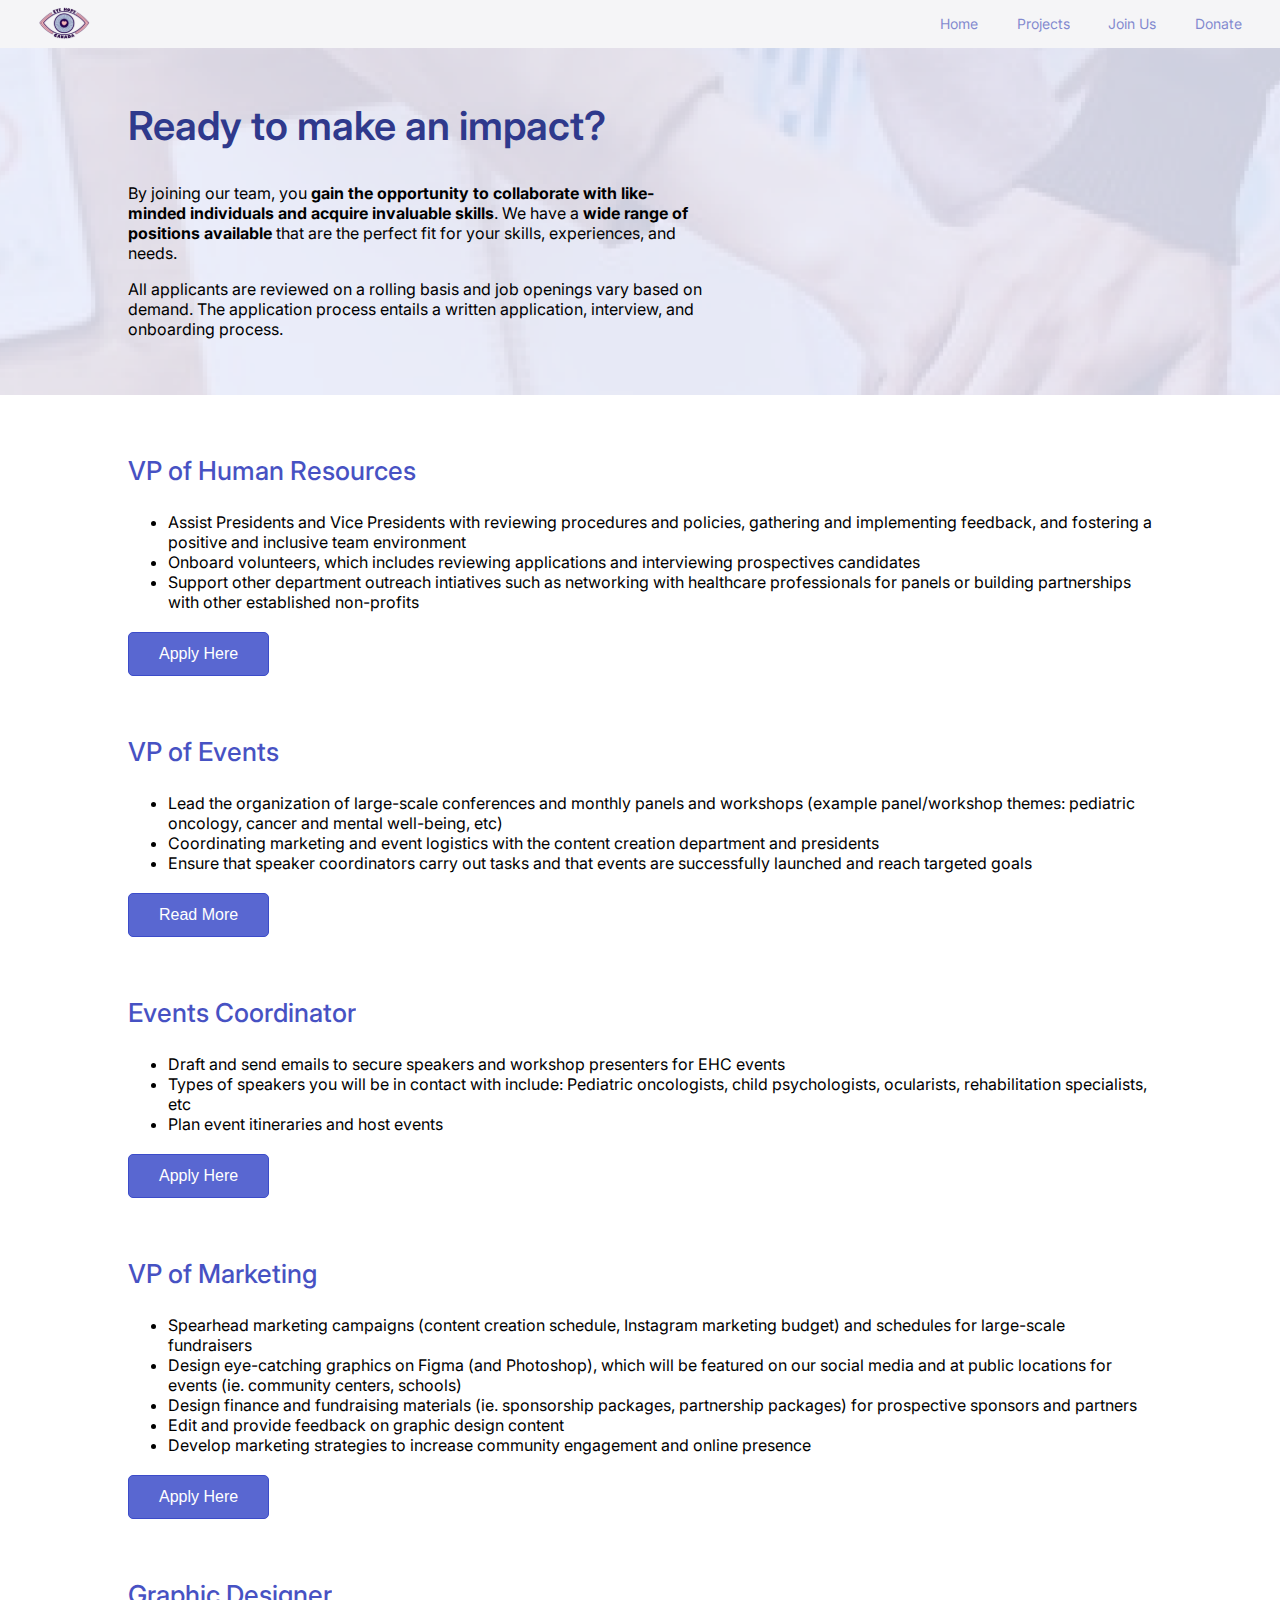
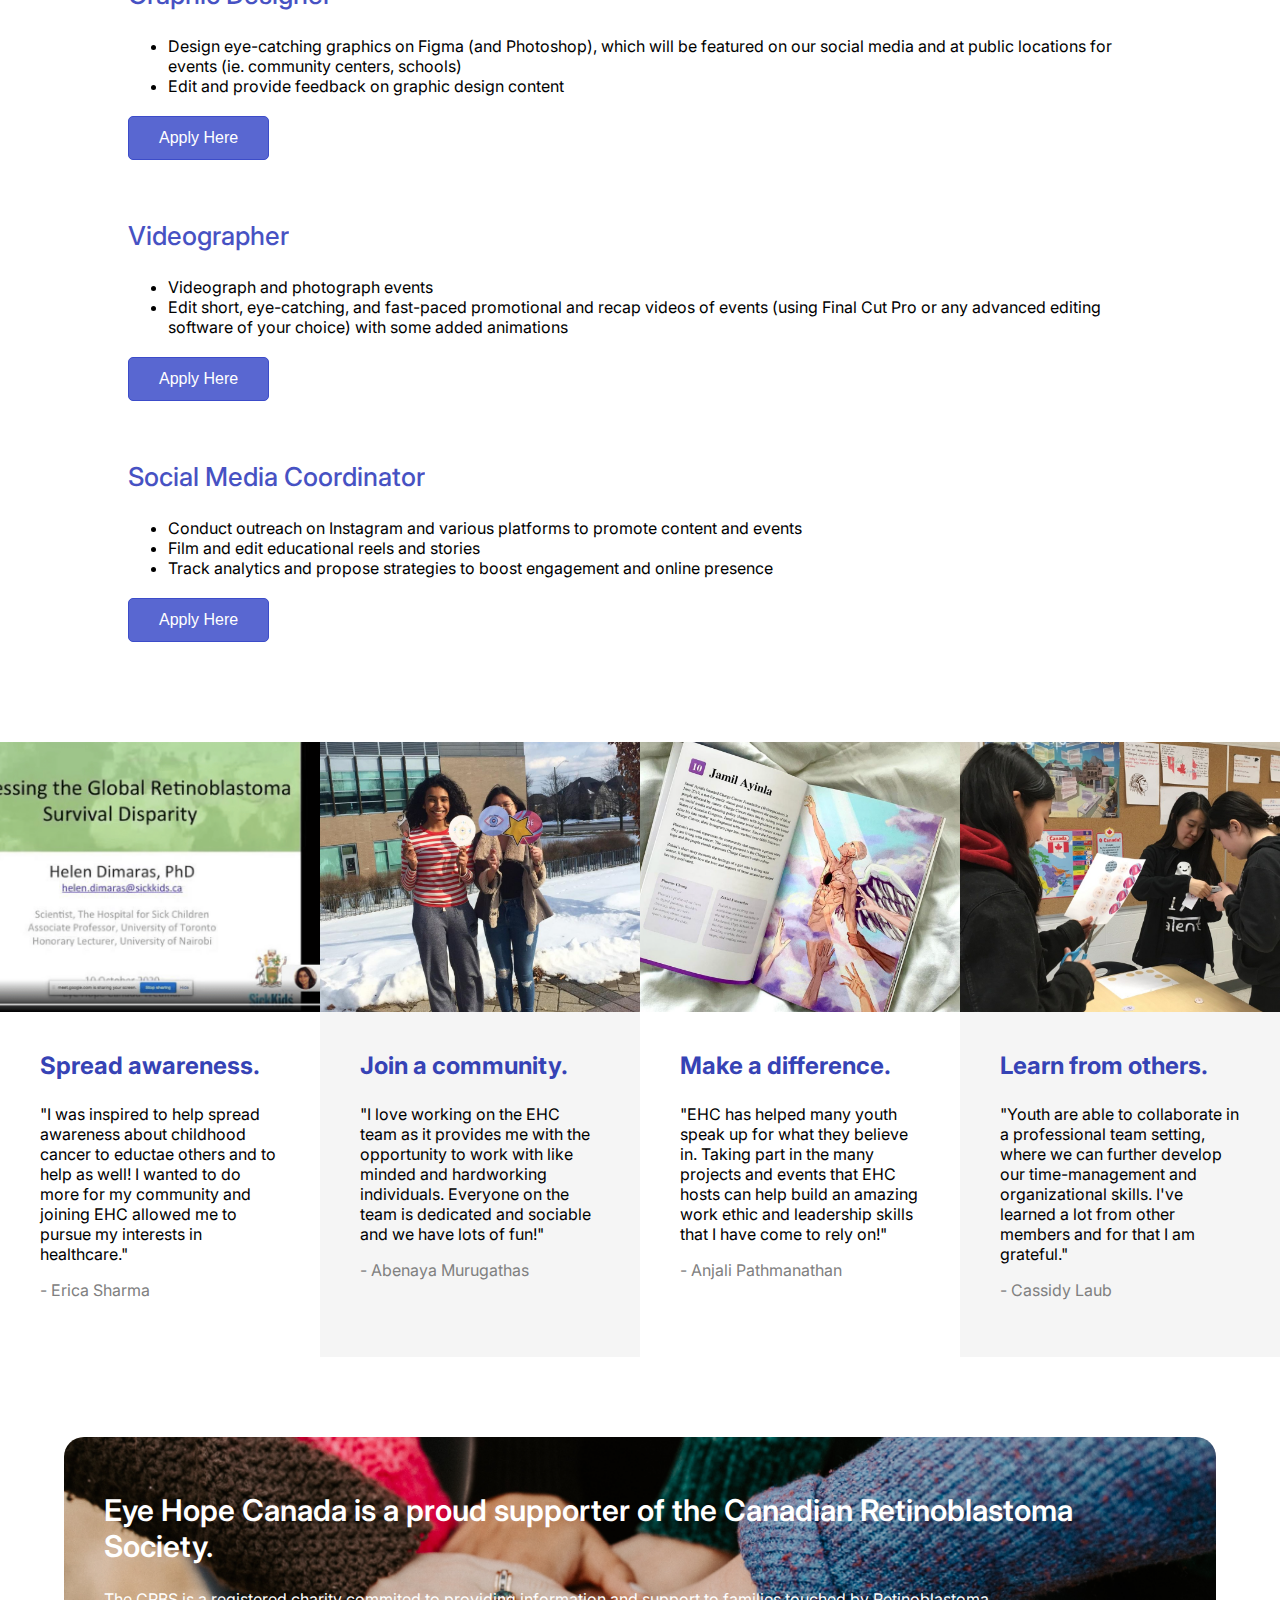
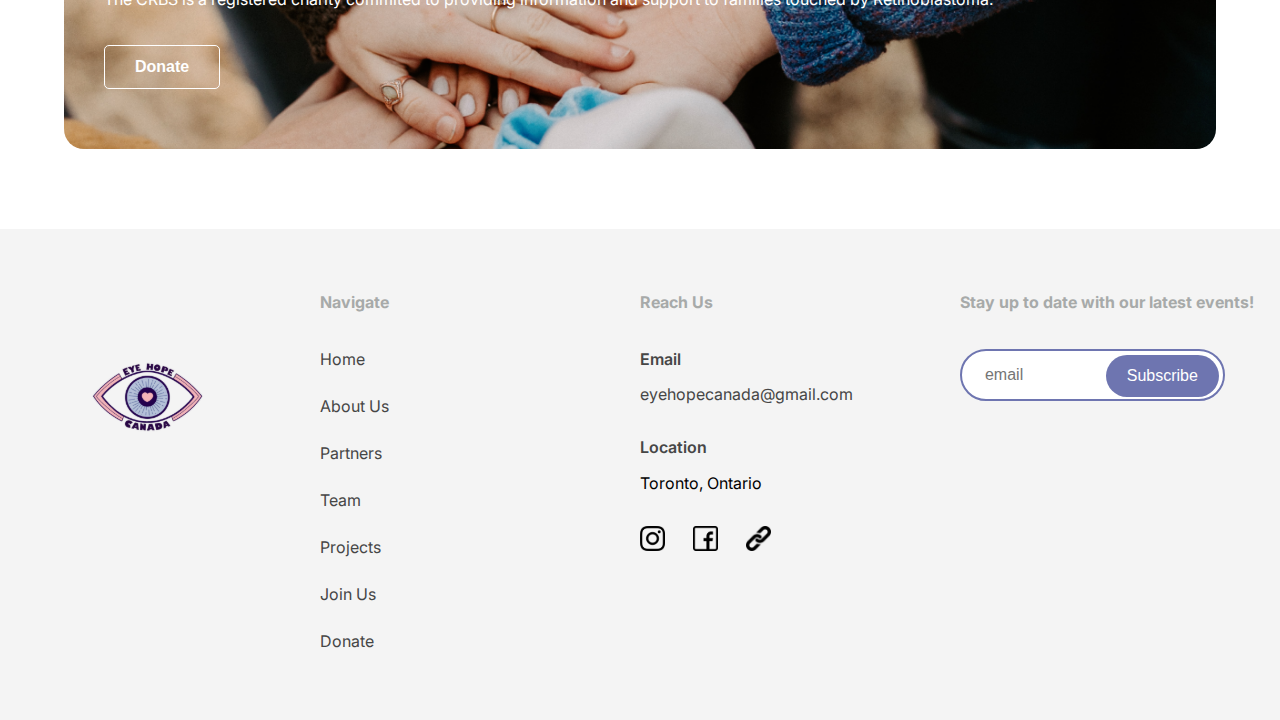
==== hiring.html @ a8a267d8 "R2 Changes 14" ====
<!DOCTYPE html>
<html lang="en" dir="ltr">

<head>
  <meta charset="utf-8">
  <meta name="viewport" content="width=device-width, initial-scale=1.0">

  <title>Join Us | Eye Hope Canada</title>
  <meta name="description" content="Eye Hope Canada (EHC) is a student-led initiative based in Toronto, Canada. Our goal is to raise awareness about challenges facing the childhood eye cancer community and mobilise the public to solve them. Since our establishment in 2019, we have raised over $1500 in donations and have reached over 1000 people.">
  <meta name="keywords" content="Eye Hope Canada, Eye Hope, Eye, Organization, Student-led, Non-profit, EHC, Charity">
  <meta name="author" content="Samantha-Mac, Vanessa-Mac">
  <!-- Favicon -->
  <link href="images/favicon.png" rel="icon">
  <!-- Styles -->
  <link rel="stylesheet" href="hiring.css">
  <link rel="preconnect" href="https://fonts.googleapis.com">
  <link rel="preconnect" href="https://fonts.gstatic.com" crossorigin>
  <link href="https://fonts.googleapis.com/css2?family=Inter:wght@400;500;600&display=swap" rel="stylesheet">
  <link rel="stylesheet" href="https://cdnjs.cloudflare.com/ajax/libs/font-awesome/4.7.0/css/font-awesome.min.css">
  <link href="https://unpkg.com/aos@2.3.1/dist/aos.css" rel="stylesheet">
</head>

<body onload="onLoad()" onresize="onResize()">

  <section id="landing-page">

    <!-- Start Nav Menu -->
    <div class="nav-menu" id="nav-menu-id">
      <a href="index.html#landing-page"><img class="logo" src="images/logo.svg"></a>
      <div class="nav-menu-right">

        <a class="menu-home" href="index.html" onmouseover="openDropdown1()" onmouseout="closeDropdown1()">Home</a>
        <!-- Start drop down items -->
        <div id="dropdown-1" onmouseover="openDropdown1()" onmouseout="closeDropdown1()">
          <ul class="dropdown-content">
            <li class="dropdown-item-li"><a class="dropdown-item" href="index.html#mission">About Us</a></li>
            <li class="dropdown-item-li"><a class="dropdown-item" href="index.html#partners">Partners</a></li>
            <li class="dropdown-item-li"><a class="dropdown-item" href="index.html#team">Team</a></li>
          </ul>
        </div>
        <!-- End Drop down items -->

        <a id="menu-projects" href="projects.html" class="dropdown_hover" onmouseover="openDropdown2()" onmouseout="closeDropdown2()">Projects</a>
        <!-- Start drop down items -->
        <div id="dropdown-2" onmouseover="openDropdown2()" onmouseout="closeDropdown2()">
          <ul class="dropdown-content">
            <li class="dropdown-item-li"><a class="dropdown-item" href="projects.html#resilience">Resilience</a></li>
            <li class="dropdown-item-li"><a class="dropdown-item" href="projects.html#mural-project">Aaniin Community Mural</a></li>
            <li class="dropdown-item-li"><a class="dropdown-item" href="projects.html#global-health">Educational Panels</a></li>
            <li class="dropdown-item-li"><a class="dropdown-item" href="projects.html#artists-ig">Artists of Instagram</a></li>
            <li class="dropdown-item-li"><a class="dropdown-item" href="projects.html#eye-heart-canada">Eye Heart Canada</a></li>
          </ul>
        </div>
        <!-- End Drop down items -->

        <a href="hiring.html">Join Us</a>
        <a href="https://www.canadahelps.org/en/charities/id/82300/" target="_blank">Donate</a>
      </div>
      <a href="javascript:void(0);" class="icon" onclick="myFunction()">
        <i class="fa fa-bars"></i>
      </a>
    </div>
    <!-- End Nav Menu -->

  </section>

  <!-- Start Job Openings -->
  <section id="openings">
    <div class="job-hook">
      <h2>Ready to make an impact?</h2>
      <p>By joining our team, you <strong>gain the opportunity to collaborate with like-minded individuals and acquire invaluable skills</strong>. We have a <strong>wide range of positions available</strong> that are the perfect fit for your skills, experiences, and needs.</p>
      <p>All applicants are reviewed on a rolling basis and job openings vary based on demand. The application process entails a written application, interview, and onboarding process.</p>
    </div>

    <div class="job-row">
      <h3>VP of Human Resources</h3>
      <p>
        <ul>
          <li>Assist Presidents and Vice Presidents with reviewing procedures and policies, gathering and implementing feedback, and fostering a positive and inclusive team environment</li>
          <li>Onboard volunteers, which includes reviewing applications and interviewing prospectives candidates</li>
          <li>Support other department outreach intiatives such as networking with healthcare professionals for panels or building partnerships with other established non-profits</li>
        </ul>
      </p>
      <a href="https://forms.gle/MiMfuq99NL51toQ9A" target="_blank"><button>Apply Here</button></a>
    </div>

    <div class="job-row">
      <h3>VP of Events</h3>
      <p>
        <ul>
          <li>Lead the organization of large-scale conferences and monthly panels and workshops (example panel/workshop themes: pediatric oncology, cancer and mental well-being, etc)</li>
          <li>Coordinating marketing and event logistics with the content creation department and presidents</li>
          <li>Ensure that speaker coordinators carry out tasks and that events are successfully launched and reach targeted goals</li>
        </ul>
      </p>
      <a href="https://forms.gle/MiMfuq99NL51toQ9A" target="_blank"><button>Read More</button></a>
    </div>

    <div class="job-row">
      <h3>Events Coordinator</h3>
      <p>
        <ul>
          <li>Draft and send emails to secure speakers and workshop presenters for EHC events</li>
          <li>Types of speakers you will be in contact with include: Pediatric oncologists, child psychologists, ocularists, rehabilitation specialists, etc</li>
          <li>Plan event itineraries and host events</li>
        </ul>
      </p>
      <a href="https://forms.gle/MiMfuq99NL51toQ9A" target="_blank"><button>Apply Here</button></a>
    </div>

    <div class="job-row">
      <h3>VP of Marketing</h3>
      <p>
        <ul>
          <li>Spearhead marketing campaigns (content creation schedule, Instagram marketing budget) and schedules for large-scale fundraisers</li>
          <li>Design eye-catching graphics on Figma (and Photoshop), which will be featured on our social media and at public locations for events (ie. community centers, schools)</li>
          <li>Design finance and fundraising materials (ie. sponsorship packages, partnership packages) for prospective sponsors and partners</li>
          <li>Edit and provide feedback on graphic design content</li>
          <li>Develop marketing strategies to increase community engagement and online presence</li>
        </ul>
      </p>
      <a href="https://forms.gle/MiMfuq99NL51toQ9A" target="_blank"><button>Apply Here</button></a>
    </div>

    <div class="job-row">
      <h3>Graphic Designer</h3>
      <p>
        <ul>
          <li>Design eye-catching graphics on Figma (and Photoshop), which will be featured on our social media and at public locations for events (ie. community centers, schools)</li>
          <li>Edit and provide feedback on graphic design content</li>
        </ul>
      </p>
      <a href="https://forms.gle/MiMfuq99NL51toQ9A" target="_blank"><button>Apply Here</button></a>
    </div>

    <div class="job-row">
      <h3>Videographer</h3>
      <p>
        <ul>
          <li>Videograph and photograph events</li>
          <li>Edit short, eye-catching, and fast-paced promotional and recap videos of events (using Final Cut Pro or any advanced editing software of your choice) with some added animations</li>
        </ul>
      </p>
      <a href="https://forms.gle/MiMfuq99NL51toQ9A" target="_blank"><button>Apply Here</button></a>
    </div>

    <div class="job-row">
      <h3>Social Media Coordinator</h3>
      <p>
        <ul>
          <li>Conduct outreach on Instagram and various platforms to promote content and events</li>
          <li>Film and edit educational reels and stories</li>
          <li>Track analytics and propose strategies to boost engagement and online presence</li>
        </ul>
      </p>
      <a href="https://forms.gle/MiMfuq99NL51toQ9A" target="_blank"><button>Apply Here</button></a>
    </div>

  </section>

  <!-- End Job Openings -->

  <!-- Start Testimonies -->
  <section id="testimonies-page">
    <div class="testimony-row">
      <div class="testimony-col">
        <div class="testimony-top testimony-top-1">
        </div>
        <div class="testimony-bottom">
          <p class="testimony-impact">Spread awareness.</p>
          <p>"I was inspired to help spread awareness about childhood cancer to eductae others and to help as well! I wanted to do more for my community and joining EHC allowed me to pursue my interests in healthcare."</p>
          <p class="testimony-credit">- Erica Sharma</p>
        </div>
      </div>

      <div class="testimony-col">
        <div class="testimony-top testimony-top-2">
        </div>
        <div class="testimony-bottom testimony-off">
          <p class="testimony-impact">Join a community.</p>
          <p>"I love working on the EHC team as it provides me with the opportunity to work with like minded and hardworking individuals. Everyone on the team is dedicated and sociable and we have lots of fun!"
          <p>
          <p class="testimony-credit">- Abenaya Murugathas</p>
        </div>
      </div>

      <div class="testimony-col">
        <div class="testimony-top testimony-top-3">
        </div>
        <div class="testimony-bottom">
          <p class="testimony-impact">Make a difference.</p>
          <p>"EHC has helped many youth speak up for what they believe in. Taking part in the many projects and events that EHC hosts can help build an amazing work ethic and leadership skills that I have come to rely on!"</p>
          <p class="testimony-credit">- Anjali Pathmanathan</p>
        </div>
      </div>

      <div class="testimony-last testimony-col">
        <div class="testimony-top testimony-top-4">
        </div>
        <div class="testimony-bottom testimony-off">
          <p class="testimony-impact">Learn from others.</p>
          <p>"Youth are able to collaborate in a professional team setting, where we can further develop our time-management and organizational skills. I've learned a lot from other members and for that I am grateful."</p>
          <p class="testimony-credit">- Cassidy Laub</p>
        </div>
      </div>
    </div>
  </section>
  <!-- End Testimonies -->

  <!-- Start Donate Box -->
  <section id="donate-box">
    <div>
    <h2>Eye Hope Canada is a proud supporter of the Canadian Retinoblastoma Society.</h2>
    <p>The CRBS is a registered charity commited to providing information and support to families touched by Retinoblastoma.</p>
    <br />
    <a href="https://www.canadahelps.org/en/charities/id/82300/" target="_blank"><button>Donate</button></a>
    </div>
  </section>
  <!-- End Donate Box -->

  <!-- Start Footer -->
  <section id="footer">
    <div class="footer-row">
      <div class="footer-logo footer-col">
        <a href="index.html#landing-page"><img id="footer-logo-img" src="images/logo.svg" /></a>
      </div>
      <div class="footer-navigate footer-col">
        <h6>Navigate</h6>
        <ul class="footer-navigate-list">
          <a href="index.html">
            <li>Home</li>
          </a>
          <a href="index.html#mission">
            <li>About Us</li>
          </a>
          <a href="index.html#partners">
            <li>Partners</li>
          </a>
          <a href="index.html#team">
            <li>Team</li>
          </a>
          <a href="projects.html">
            <li>Projects</li>
          </a>
          <a href="hiring.html">
            <li>Join Us</li>
          </a>
          <a href="https://www.canadahelps.org/en/charities/id/82300/">
            <li>Donate</li>
          </a>
        </ul>
      </div>
      <div class="footer-social footer-col">
        <h6>Reach Us</h6>
        <p class="footer-sub">Email</p>
        <p><a class="footer-link" href="mailto:info@eyehopecanada.com">eyehopecanada@gmail.com</a></p>
        <p class="footer-sub">Location</p>
        <p>Toronto, Ontario</p>
        <div class="footer-row-sub">
          <div class="footer-col-sub">
            <a href="https://www.instagram.com/eyehopecanada/" target="_blank"><img class="footer-social-icon" src="images/instagram-logo.svg" /></a>
          </div>
          <div class="footer-col-sub">
            <a href="https://www.facebook.com/eyehopecanada/" target="_blank"><img class="footer-social-icon" src="images/facebook-logo.svg" /></a>
          </div>
          <div class="footer-col-sub">
            <a href="https://linktr.ee/eyehopecanada" target="_blank"><img class="footer-social-icon" src="images/link-logo.svg" /></a>
          </div>
        </div>
      </div>

      <div class="footer-newsletter footer-col">
        <h6>Stay up to date with our latest events!</h6>
        <div class="newsletter-form">
          <form id="contactForm" name="submit-to-google-sheet">
            <input id="newsletter-input" name="email" placeholder="email" pattern="[a-z0-9._%+-]+@[a-z0-9.-]+\.[a-z]{2,}$" type="email" required>
            <button id="submit-email" type="submit">Subscribe</button>
            <p id="confirmation-message"> </p>
          </form>
        </div>
      </div>
  </section>
  <!-- End Footer -->

  <script src="scripts/nav-menu.js"></script>
  <script src="scripts/metrics.js"></script>
  <script src="scripts/team.js" charset="utf-8"></script>
  <script src="scripts/carousel.js" charset="utf-8"></script>
  <script src="scripts/newsletter.js"></script>
  <script src="https://unpkg.com/aos@2.3.1/dist/aos.js"></script>
  <script>
    AOS.init();
  </script>

</body>


</html>
---- hiring.css ----
body {
  font-family: 'Inter', sans-serif;
  margin: 0 0 0 0;
  padding: 0 0 0 0;
  box-sizing: border-box;
  width: 100vw;
  overflow-x: hidden;
}

/** Fonts & Elements **/
h1 {
  color: #2F398C;
  font-size: 45px;
  font-weight: 600;
}

h2 {
  color: #2F398C;
  font-size: 40px;
  font-weight: 600;
}

h3 {
  color: #1828b5;
  opacity: 80%;
  font-size: 26px;
  font-weight: 500;
}

h4 {
  color: #6E75B0;
  opacity: 75%;
  font-size: 18px;
  font-weight: 400;
}

h5 {}

h6 {
  font-size: 16px;
  color: #A7AAA9;
}

p {
  font-size: 16px;
  color: black;
}

p {
  font-size: 16px;
}

button {
  padding: 12px 30px;
  border: solid 1.8px #3c4cc9;
  border-radius: 5px;
  font-size: 16px;
  color: white;
  background-color: rgba(60, 76, 201, .85);
  text-decoration: none;
  cursor: pointer;
}

button:hover {
  background-color: #3c4cc9;
}

/** Start Nav Menu**/
#landing-page {
width: 100vw;
overflow-y: hidden;
overflow-x: hidden;
}

.nav-menu {
  overflow: hidden;
  background-color: rgb(245, 245, 247);
}

.nav-menu a {
  float: left;
  display: block;
}

.logo {
  height: 35px;
  width: auto;
  margin-left: 2.7vw;
  margin-top: 0.5vh;
  margin-bottom: 0.5vh;
}

.nav-menu-right {
  float: right;
}

.nav-menu-right a {
  margin-right: 3vw;
  margin-top: 15px;
  margin-bottom: 15px;
  color: #3643b5;
  opacity: 60%;
  text-align: center;
  text-decoration: none;
  font-size: 14px;
}

.nav-menu a:hover {
  opacity: 100%;
}

.nav-menu .icon {
  display: none;
}

#dropdown-1 {
  position: absolute;
  top: 33px;
  background-color: #f1f1f1;
  visibility: hidden;
  z-index: 200000000000;
}

#dropdown-2 {
  position: absolute;
  top: 33px;
  background-color: #f1f1f1;
  transform: translateX(5vw);
  visibility: hidden;
  z-index: 200000000000;
}

.dropdown-content {
  list-style-type: none;
  heigth: inherit
}

.dropdown-item {
  background-color: #f1f1f1;
}

@media screen and (max-width: 767px) {
  .logo {
    margin-left: 0;
    margin-bottom: 5%;
  }

  .nav-menu {
    position: absolute;
    right: 0;
    width: 100vw;
    height: auto;
  }

  .nav-menu a {
    display: none;
    margin-left: 6vw;
  }

  .nav-menu-right {
    float: left;
  }

  .nav-menu-right a {
    margin-bottom: 4vh;
    margin-top: 0;
    width: 100%;
  }

  .nav-menu-right a:hover {
    opacity: 50%;
  }

  .nav-menu a.icon {
    float: right;
    display: block;
    margin-top: 8px;
    margin-bottom: 1vh;
    margin-right: 3vw;
    color: #3643b5;
  }

  .nav-menu.responsive {
    background-color: rgb(245, 245, 247);
    width: 100%;
    height: auto;
    z-index: 10000;
  }

  .nav-menu.responsive .icon {
    position: absolute;
    right: 0;
    top: 0;
    color: #3643b5;
  }

  .nav-menu.responsive a {
    float: none;
    display: block;
    text-align: left;
    color: #3643b5;
  }

  .nav-menu.responsive a:hover {
    opacity: 75%;
  }
}

/** End Nav Menu **/

/** Start Alert **/
.alert {
  background-color: #3643b5;
  text-align: center;
  padding: 0.4%;
}

.alert-text {
  font-size: 14px;
  color: white;
  margin: 0;
}

.alert-text a {
  color: white;
}

@media screen and (max-width: 767px) {
  .alert {
    margin-top: 35px;
  }
}
/** End Alert **/

/** Start Job Openings **/
.job-hook{
  padding: 20px 45% 40px 10%;
  margin-bottom: 50px;
  background-image: url('images/hiring/job-hook.png');
}

.job-row {
  margin-top: 60px;
  padding: 0% 10% 0% 10%;
}

.job-row p {
  margin-bottom: 20px;
}

@media screen and (max-width: 1024px) {
  .job-hook{
    padding-right: 10%;
  }
}

/** End Job Openings **/

/** Start Testimonies **/
#testimony-page {
  width: 100vw;
}

.testimony-row {
  width: 100%;
  margin-top: 100px;
}

.testimony-row:after {
  content: "";
  display: table;
  clear: both;
}

.testimony-col {
  float: left;
  width: 25%;
}

.testimony-last {
  margin-right: 0;
}

/** Start Testimony Content **/
.testimony-top {
  height: 30vh;
}

.testimony-top-1 {
  background-image: url("images/testimony-1.png");
  background-size: cover;
  background-position: center;
}

.testimony-top-2 {
  background-image: url("images/testimony-2.png");
  background-size: cover;
  background-position: center;
}

.testimony-top-3 {
  background-image: url("images/testimony-3.png");
  background-size: cover;
  background-position: center;
}

.testimony-top-4 {
  background-image: url("images/testimony-4.jpeg");
  background-size: cover;
  background-position: center;
}

.testimony-impact {
  color: #3643b5;
  font-weight: bold;
  font-size: 24px;
}

.testimony-credit {
  color: grey;
  margin-top: 10px;
}

.testimony-bottom {
  padding: 15px 40px 30px 40px;
  height: 300px;
}

.testimony-off {
  background-color: #f5f5f5;
}

@media screen and (min-width: 974px) and (max-width: 1150px) {
  .testimony-bottom {
    height: 325px;
  }
}

@media screen and (min-width: 974px) and (max-width: 1200px) {
  .testimony-bottom {
    height: 375px;
  }
}

@media screen and (min-width: 768px) and (max-width: 974px) {
  .testimony-col {
    width: 49%;
  }
}

@media screen and (max-width: 767px) {
  .testimony-col {
    width: 100%;
  }
}

/** End Testimony Content **/
/** End Testimonies **/

/** Start Donate **/
#donate-box {
  padding: 0 5% 0 5%;
}

#donate-box div {
  margin: 80px auto;
  border-radius: 20px;
  padding: 30px 40px 60px 40px;
  overflow: hidden;
  background-size: cover;
  background-position: center;
  background-image: url("images/donate-background.png");
}

#donate-box h2 {
  font-size: 30px;
  color: white;
}

#donate-box p {
  color: white;
}

#donate-box button {
  border: solid 1.8px white;
  color: white;
  background-color: rgba(255, 255, 255, 0);
  font-weight: 600;
}

#donate-box button:hover {
  background-color: rgba(255, 255, 255, .3);
}
/** End Donate **/

/** Start Footer **/
.footer-row {
  width: 100%;
  padding-bottom: 2%;
  padding-top: 2%;
  background-color: #F4F4F4;
}

.footer-row:after {
  content: "";
  display: table;
  clear: both;
}

.footer-col {
  float: left;
}

/** Start Footer Logo **/
.footer-logo {
  width: 25%;
  text-align: center;
  padding-top: 8%;
}

#footer-logo-img {
  width: 10vw;
  height: auto;
}

/** End Footer Logo **/
/** Start Footer Navigate **/
.footer-navigate {
  width: 20%;
}

.footer-navigate ul {
  list-style: none;
  padding-left: 0;
}

.footer-navigate li {
  padding-bottom: 3vh;
}

.footer-navigate a {
  text-decoration: none;
  color: #464646;
}

.footer-navigate a:hover {
  color: #3643b5;
}

/** End Footer Navigate **/
/** Start Footer Social **/
.footer-social {
  width: 23%;
}

.footer-sub {
  color: #464646;
  font-weight: 600;
  margin-bottom: -2vh;
}

.footer-social p {
  padding-bottom: 1.9vh;
}

.footer-link {
  text-decoration: none;
  color: #464646;
}

.footer-link:hover {
  color: #3643b5;
}

.footer-row-sub {
  width: 100%;
}

.footer-row-sub:after {
  content: "";
  display: table;
  clear: both;
}

.footer-col-sub {
  width: 18%;
  float: left;
}

.footer-social-icon {
  width: 25px;
  height: auto;
}

/** End Footer Social **/
.footer-newsletter {
  width: 30%;
}

.newsletter-form {
  position: relative;
  width: 90%;
}

#newsletter-input {
  width: 100%;
  outline: none;
  box-sizing: border-box;
  border: 2px solid #6E75B0;
  border-radius: 40px;
  font-size: 16px;
  background-color: white;
  background-position: 10px 10px;
  background-repeat: no-repeat;
  padding: 15px 120px 15px 23px;
}

#newsletter-input:focus {
  border: 2px solid #2F398C;
}

#submit-email {
  background-color: #6E75B0;
  border-radius: 40px;
  padding: 12px 21px 12px 21px;
  position: absolute;
  top: 6px;
  right: 6px;
  color: white;
  text-decoration: none;
  border: none;
}

#confirmation-message {
  margin-bottom: 100px;
}

@media screen and (min-width: 900px) {
  .footer-col {
    width: 23%;
    padding-right: 2%;
  }
}

@media screen and (max-width: 900px) {
  .footer-col {
    width: 100%;
  }

  .footer-row {
    text-align: center;
  }

  .footer-col-sub {
    width: 100%;
    margin-top: 3vh;
  }

  .newsletter-form {
    padding-left: 6%;
  }
}

/** End Footer **/
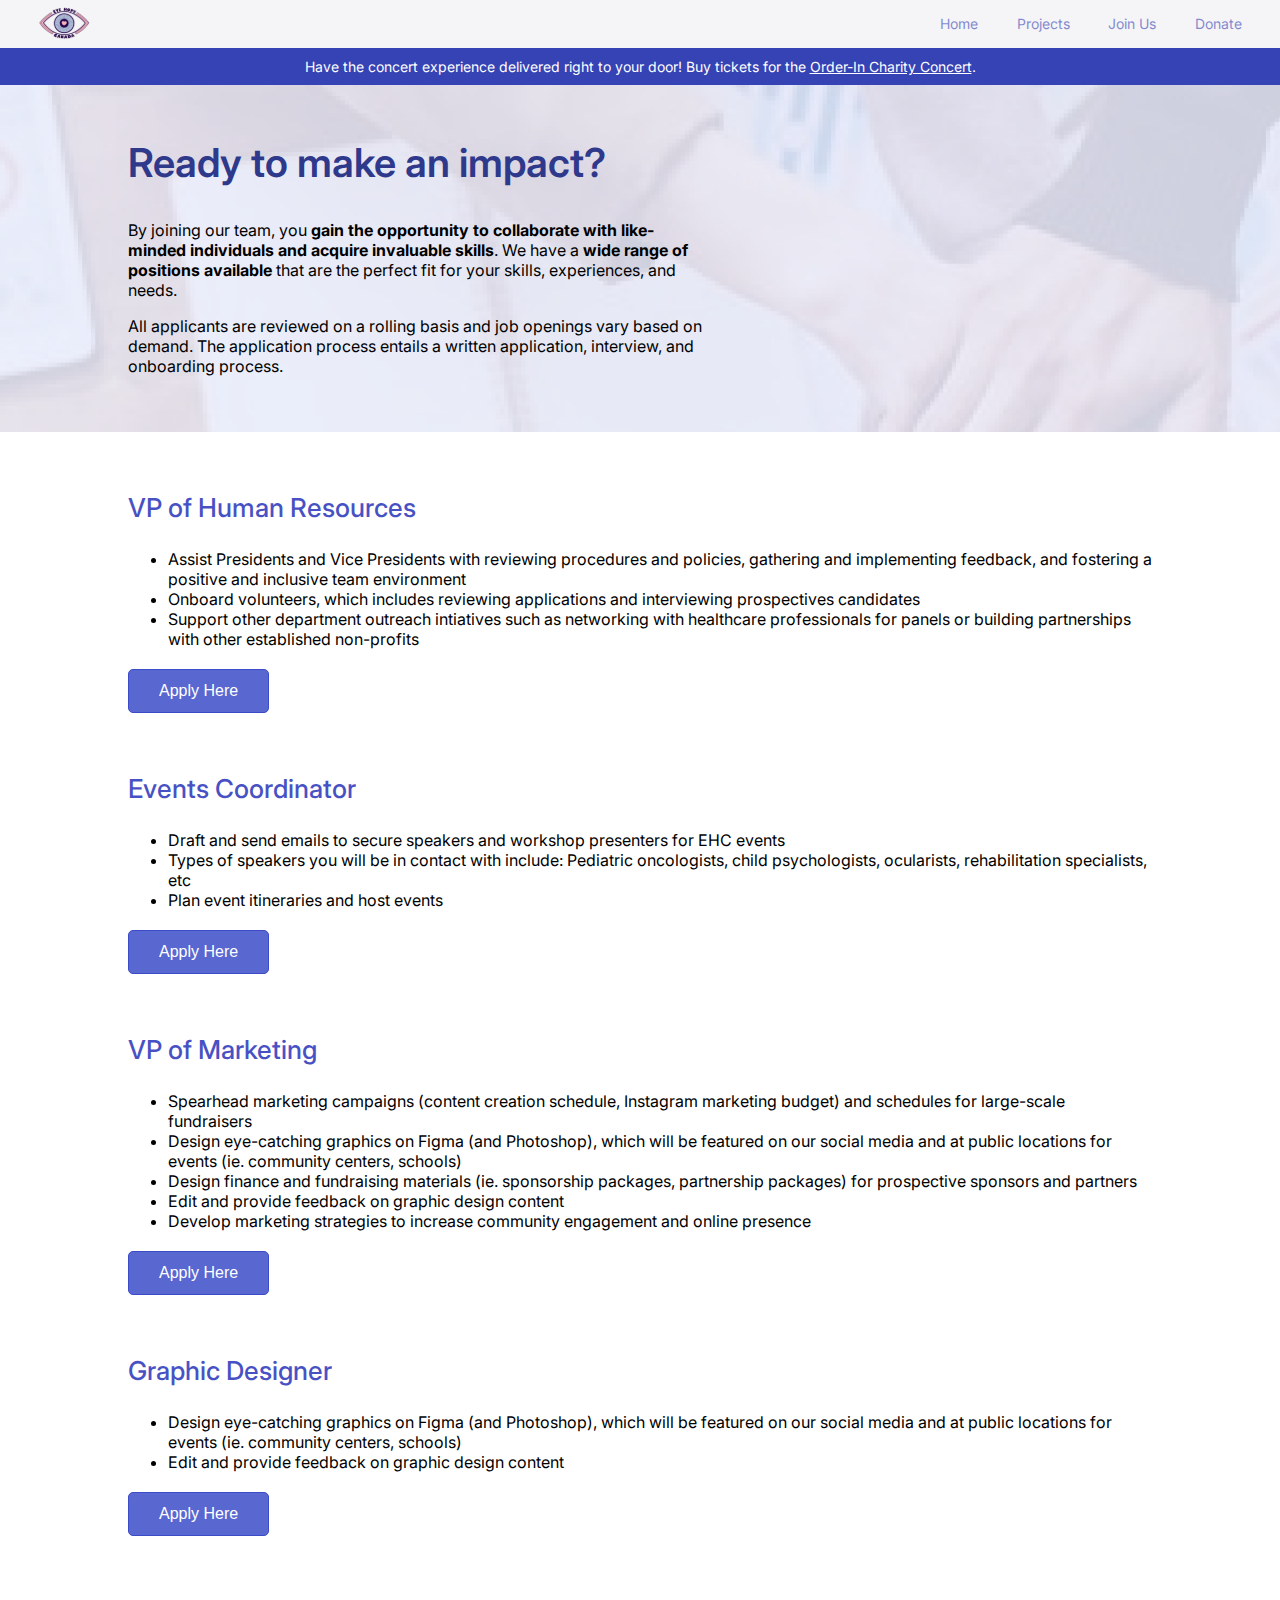
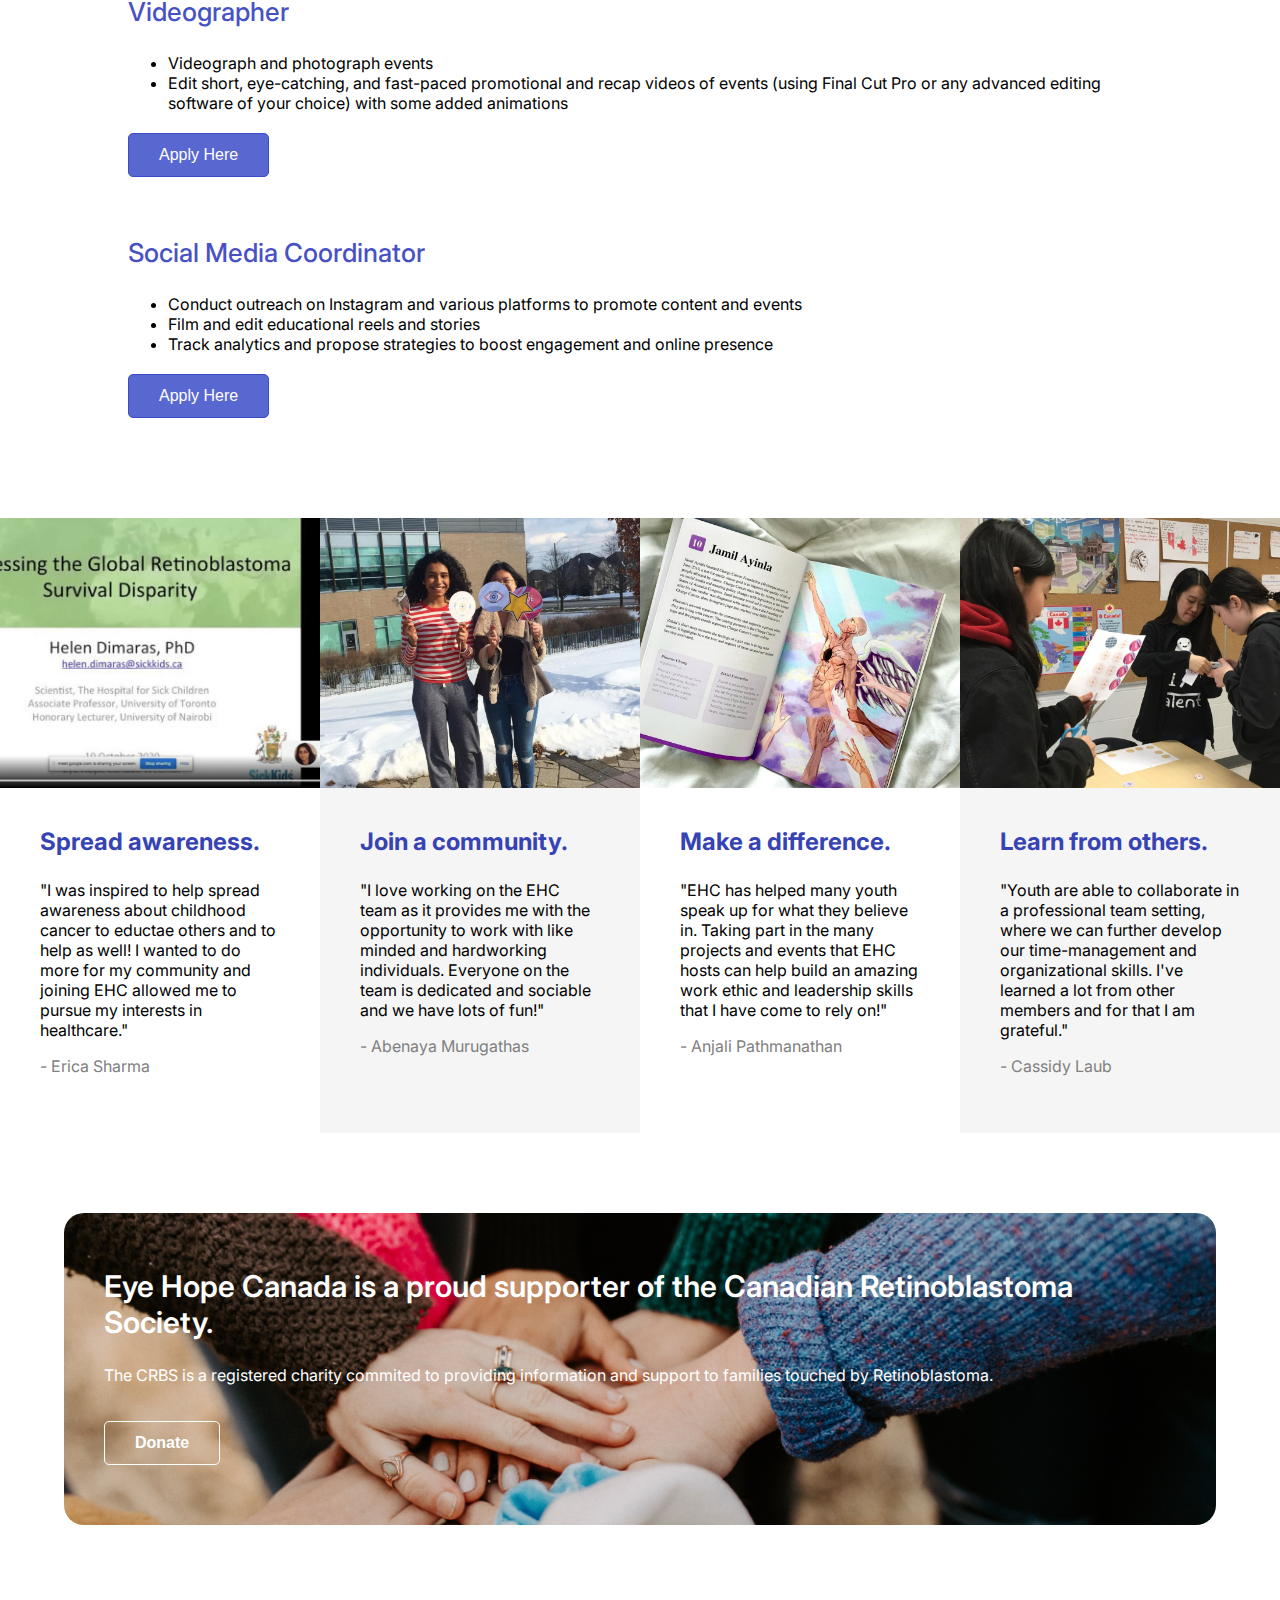
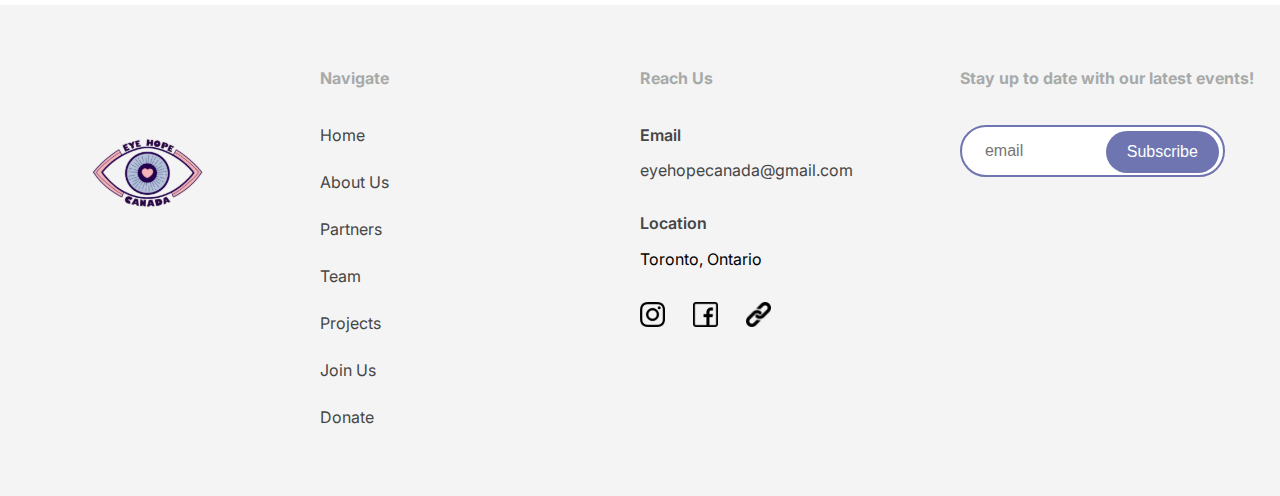
==== commit 58c1fa8f: "R2 Changes 22" ====
--- a/hiring.html
+++ b/hiring.html
@@ -64,6 +64,12 @@
 
   </section>
 
+  <!-- Start Alert -->
+  <div class="alert">
+    <p class="alert-text">Have the concert experience delivered right to your door! Buy tickets for the <a href="https://p2p.onecause.com/order-inconcert">Order-In Charity Concert</a>.</p>
+  </div>
+  <!-- End Alert -->
+  
   <!-- Start Job Openings -->
   <section id="openings">
     <div class="job-hook">
@@ -82,18 +88,6 @@
         </ul>
       </p>
       <a href="https://forms.gle/MiMfuq99NL51toQ9A" target="_blank"><button>Apply Here</button></a>
-    </div>
-
-    <div class="job-row">
-      <h3>VP of Events</h3>
-      <p>
-        <ul>
-          <li>Lead the organization of large-scale conferences and monthly panels and workshops (example panel/workshop themes: pediatric oncology, cancer and mental well-being, etc)</li>
-          <li>Coordinating marketing and event logistics with the content creation department and presidents</li>
-          <li>Ensure that speaker coordinators carry out tasks and that events are successfully launched and reach targeted goals</li>
-        </ul>
-      </p>
-      <a href="https://forms.gle/MiMfuq99NL51toQ9A" target="_blank"><button>Read More</button></a>
     </div>
 
     <div class="job-row">
--- a/hiring.css
+++ b/hiring.css
@@ -132,7 +132,7 @@
 
 .dropdown-content {
   list-style-type: none;
-  heigth: inherit
+  height: inherit;
 }
 
 .dropdown-item {
@@ -146,8 +146,6 @@
   }
 
   .nav-menu {
-    position: absolute;
-    right: 0;
     width: 100vw;
     height: auto;
   }
@@ -212,7 +210,7 @@
 .alert {
   background-color: #3643b5;
   text-align: center;
-  padding: 0.4%;
+  padding: 10px;
 }
 
 .alert-text {
@@ -223,12 +221,6 @@
 
 .alert-text a {
   color: white;
-}
-
-@media screen and (max-width: 767px) {
-  .alert {
-    margin-top: 35px;
-  }
 }
 /** End Alert **/
 
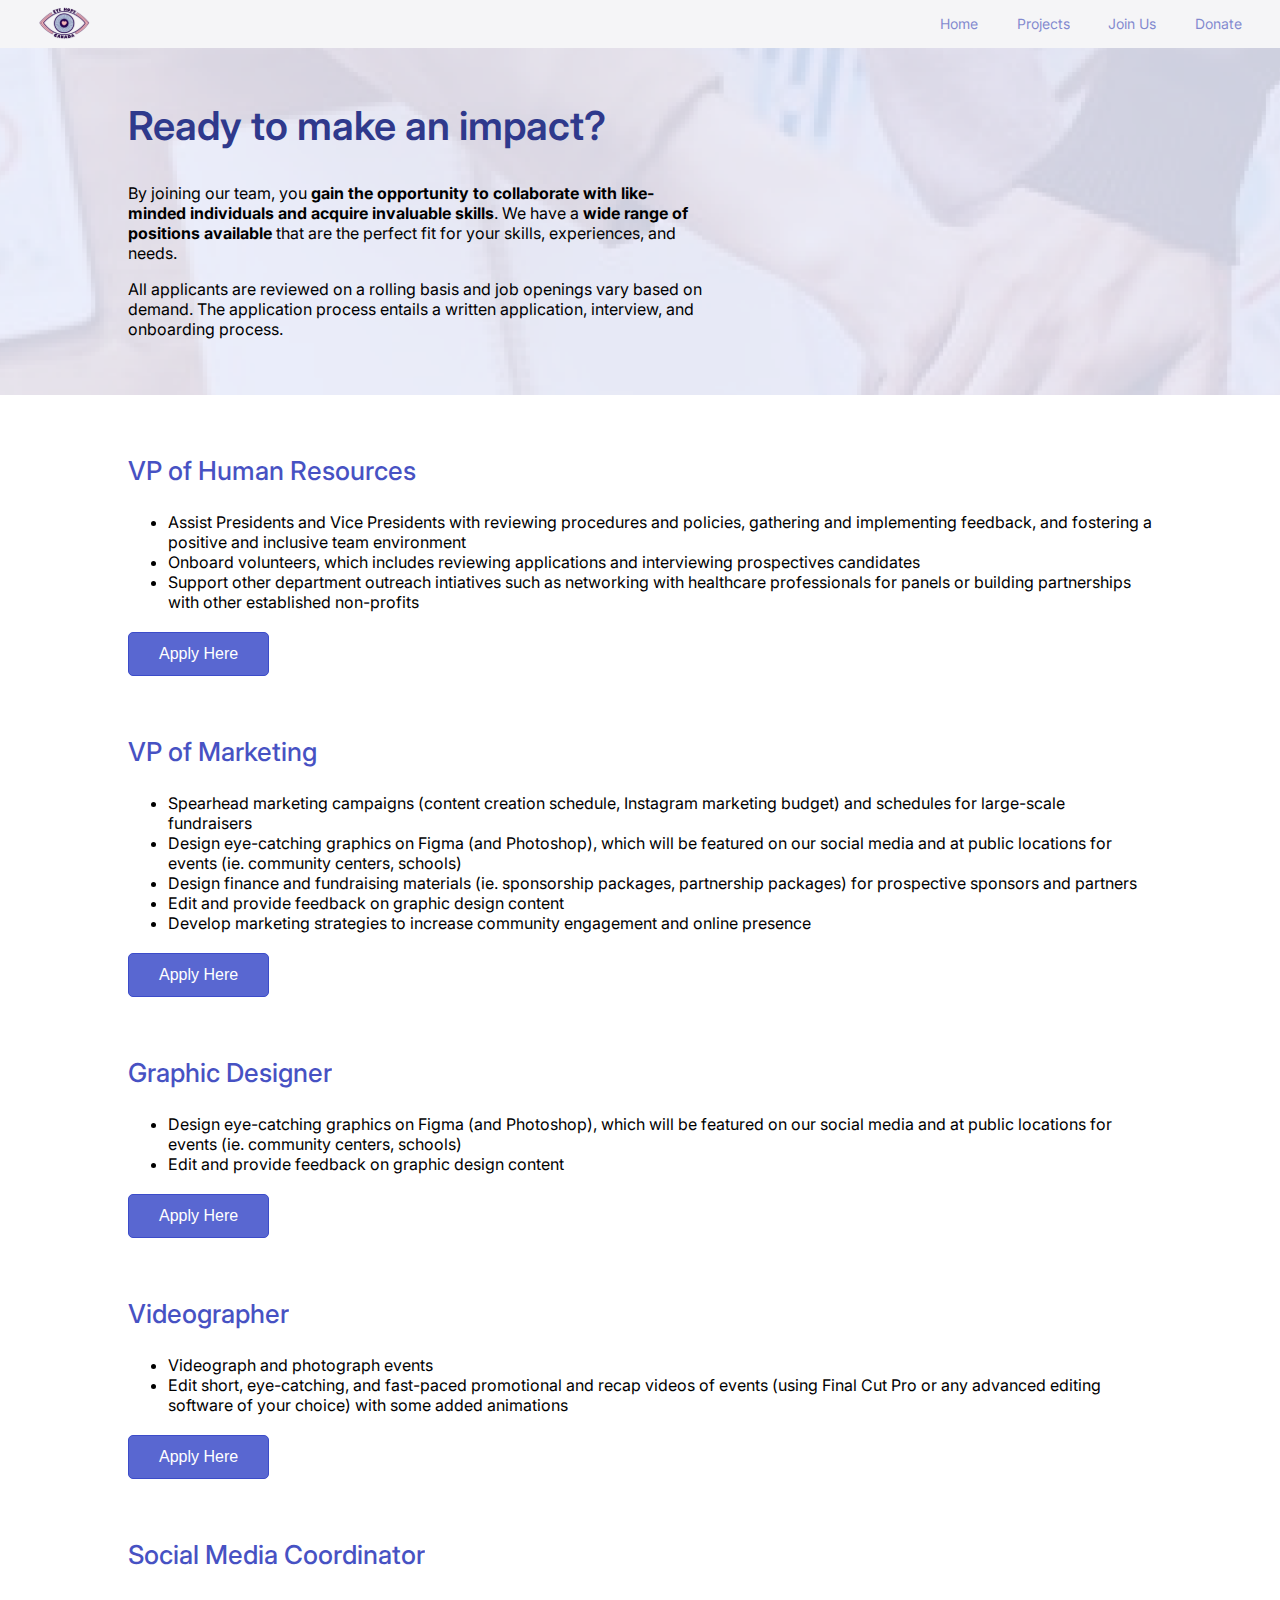
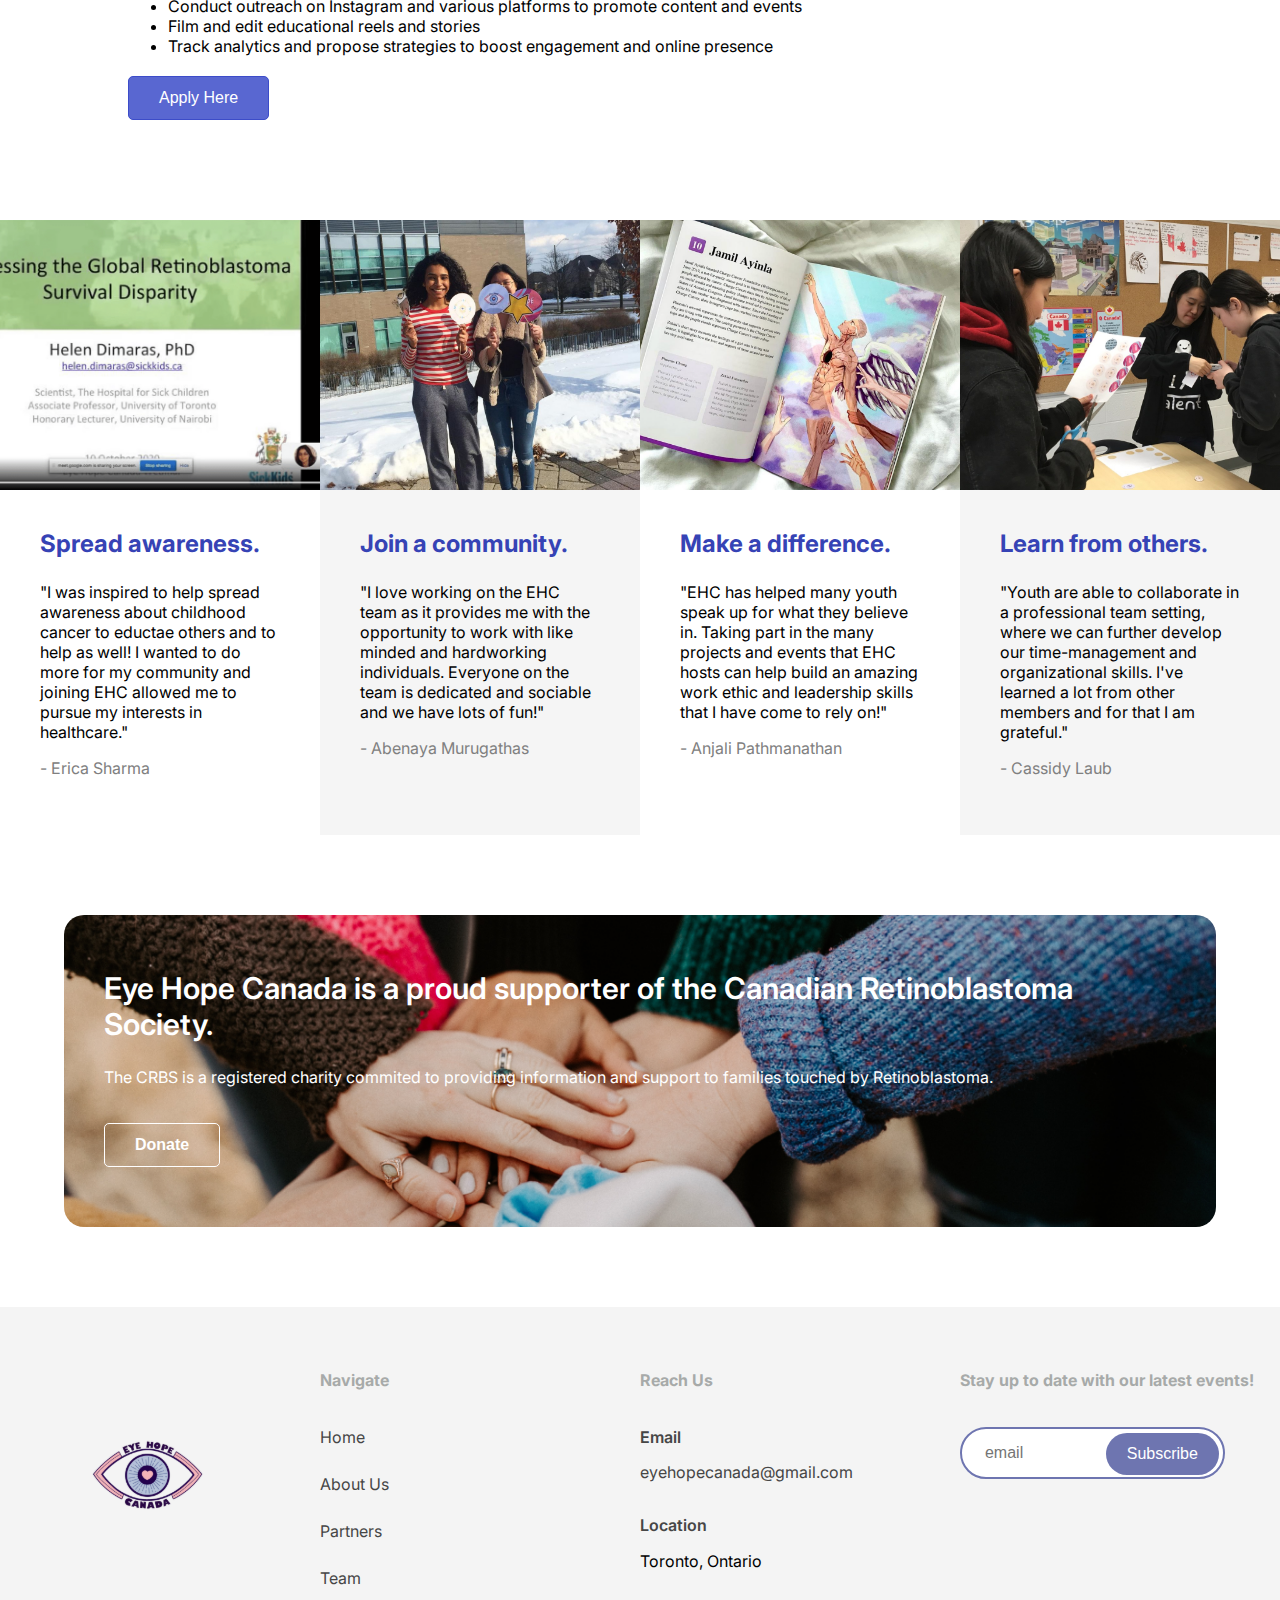
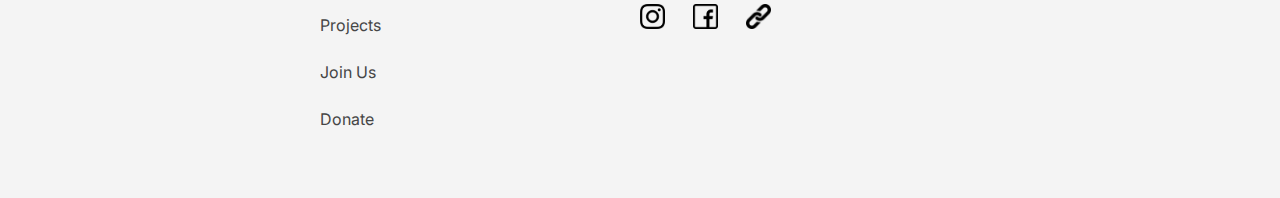
==== commit ddf39bee: "R2 Changes 25" ====
--- a/hiring.html
+++ b/hiring.html
@@ -44,9 +44,10 @@
         <!-- Start drop down items -->
         <div id="dropdown-2" onmouseover="openDropdown2()" onmouseout="closeDropdown2()">
           <ul class="dropdown-content">
+            <li class="dropdown-item-li"><a class="dropdown-item" href="projects.html#oic">Order-In Charity Concert</a></li>
             <li class="dropdown-item-li"><a class="dropdown-item" href="projects.html#resilience">Resilience</a></li>
             <li class="dropdown-item-li"><a class="dropdown-item" href="projects.html#mural-project">Aaniin Community Mural</a></li>
-            <li class="dropdown-item-li"><a class="dropdown-item" href="projects.html#global-health">Educational Panels</a></li>
+            <li class="dropdown-item-li"><a class="dropdown-item" href="projects.html#oncology-careers">Educational Panels</a></li>
             <li class="dropdown-item-li"><a class="dropdown-item" href="projects.html#artists-ig">Artists of Instagram</a></li>
             <li class="dropdown-item-li"><a class="dropdown-item" href="projects.html#eye-heart-canada">Eye Heart Canada</a></li>
           </ul>
@@ -65,11 +66,11 @@
   </section>
 
   <!-- Start Alert -->
-  <div class="alert">
+  <!-- <div class="alert">
     <p class="alert-text">Have the concert experience delivered right to your door! Buy tickets for the <a href="https://p2p.onecause.com/order-inconcert">Order-In Charity Concert</a>.</p>
-  </div>
+  </div> -->
   <!-- End Alert -->
-  
+
   <!-- Start Job Openings -->
   <section id="openings">
     <div class="job-hook">
@@ -90,7 +91,7 @@
       <a href="https://forms.gle/MiMfuq99NL51toQ9A" target="_blank"><button>Apply Here</button></a>
     </div>
 
-    <div class="job-row">
+    <!-- <div class="job-row">
       <h3>Events Coordinator</h3>
       <p>
         <ul>
@@ -100,7 +101,7 @@
         </ul>
       </p>
       <a href="https://forms.gle/MiMfuq99NL51toQ9A" target="_blank"><button>Apply Here</button></a>
-    </div>
+    </div> -->
 
     <div class="job-row">
       <h3>VP of Marketing</h3>
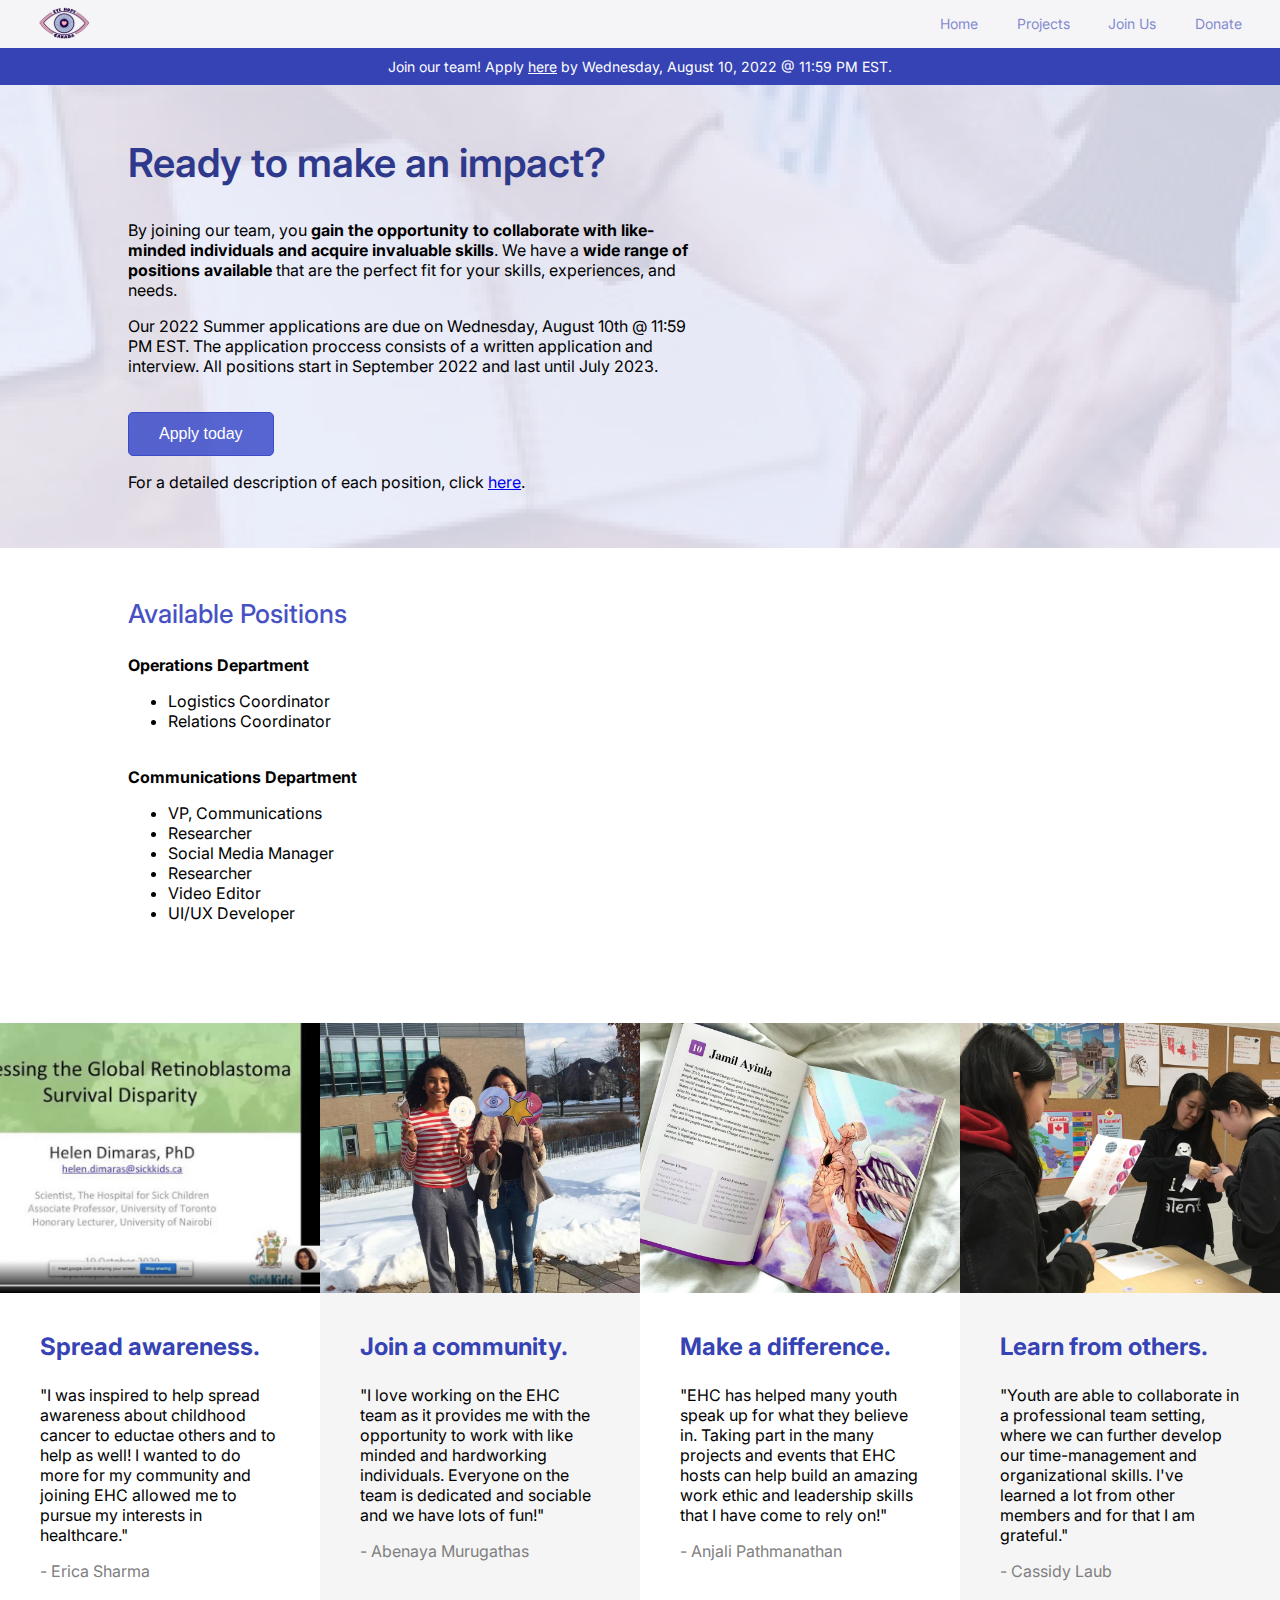
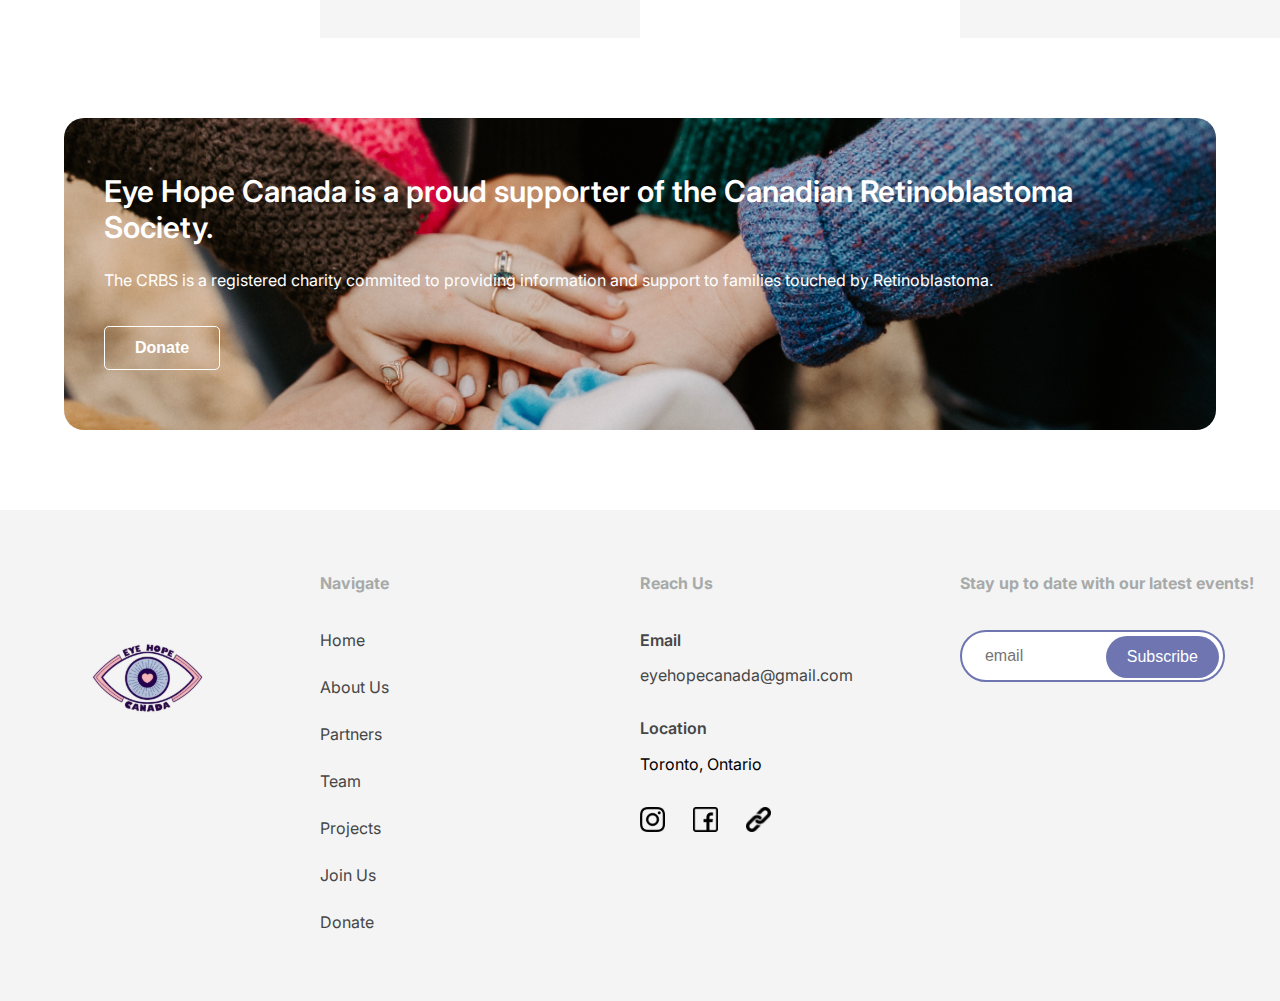
==== commit 4266a460: "Hiring Update Jul-25" ====
--- a/hiring.html
+++ b/hiring.html
@@ -66,9 +66,9 @@
   </section>
 
   <!-- Start Alert -->
-  <!-- <div class="alert">
-    <p class="alert-text">Have the concert experience delivered right to your door! Buy tickets for the <a href="https://p2p.onecause.com/order-inconcert">Order-In Charity Concert</a>.</p>
-  </div> -->
+  <div class="alert">
+    <p class="alert-text">Join our team! Apply <a href="https://forms.gle/GJksqGrJEgivx6Uu5" target='_blank'>here</a> by Wednesday, August 10, 2022 @ 11:59 PM EST.</p>
+  </div>
   <!-- End Alert -->
 
   <!-- Start Job Openings -->
@@ -76,19 +76,31 @@
     <div class="job-hook">
       <h2>Ready to make an impact?</h2>
       <p>By joining our team, you <strong>gain the opportunity to collaborate with like-minded individuals and acquire invaluable skills</strong>. We have a <strong>wide range of positions available</strong> that are the perfect fit for your skills, experiences, and needs.</p>
-      <p>All applicants are reviewed on a rolling basis and job openings vary based on demand. The application process entails a written application, interview, and onboarding process.</p>
+      <p>Our 2022 Summer applications are due on Wednesday, August 10th @ 11:59 PM EST. The application proccess consists of a written application and interview. All positions start in September 2022 and last until July 2023.</p>
+      <br />
+      <button href='https://forms.gle/GJksqGrJEgivx6Uu5' target="_blank">Apply today</button>
+      <p>For a detailed description of each position, click <a href='https://docs.google.com/document/d/18jOFzelTAmc9MKoRqPttepUAa6fDt29-ruGQW2LXs2o/edit?usp=sharing' target="_blank">here</a>.</p>
     </div>
 
     <div class="job-row">
-      <h3>VP of Human Resources</h3>
+      <h3>Available Positions</h3>
       <p>
+        <strong>Operations Department</strong>
         <ul>
-          <li>Assist Presidents and Vice Presidents with reviewing procedures and policies, gathering and implementing feedback, and fostering a positive and inclusive team environment</li>
-          <li>Onboard volunteers, which includes reviewing applications and interviewing prospectives candidates</li>
-          <li>Support other department outreach intiatives such as networking with healthcare professionals for panels or building partnerships with other established non-profits</li>
+          <li>Logistics Coordinator</li>
+          <li>Relations Coordinator</li>
+        </ul>
+        <br />
+        <strong>Communications Department</strong>
+        <ul>
+          <li>VP, Communications</li>
+          <li>Researcher</li>
+          <li>Social Media Manager</li>
+          <li>Researcher</li>
+          <li>Video Editor</li>
+          <li>UI/UX Developer</li>
         </ul>
       </p>
-      <a href="https://forms.gle/MiMfuq99NL51toQ9A" target="_blank"><button>Apply Here</button></a>
     </div>
 
     <!-- <div class="job-row">
@@ -102,54 +114,6 @@
       </p>
       <a href="https://forms.gle/MiMfuq99NL51toQ9A" target="_blank"><button>Apply Here</button></a>
     </div> -->
-
-    <div class="job-row">
-      <h3>VP of Marketing</h3>
-      <p>
-        <ul>
-          <li>Spearhead marketing campaigns (content creation schedule, Instagram marketing budget) and schedules for large-scale fundraisers</li>
-          <li>Design eye-catching graphics on Figma (and Photoshop), which will be featured on our social media and at public locations for events (ie. community centers, schools)</li>
-          <li>Design finance and fundraising materials (ie. sponsorship packages, partnership packages) for prospective sponsors and partners</li>
-          <li>Edit and provide feedback on graphic design content</li>
-          <li>Develop marketing strategies to increase community engagement and online presence</li>
-        </ul>
-      </p>
-      <a href="https://forms.gle/MiMfuq99NL51toQ9A" target="_blank"><button>Apply Here</button></a>
-    </div>
-
-    <div class="job-row">
-      <h3>Graphic Designer</h3>
-      <p>
-        <ul>
-          <li>Design eye-catching graphics on Figma (and Photoshop), which will be featured on our social media and at public locations for events (ie. community centers, schools)</li>
-          <li>Edit and provide feedback on graphic design content</li>
-        </ul>
-      </p>
-      <a href="https://forms.gle/MiMfuq99NL51toQ9A" target="_blank"><button>Apply Here</button></a>
-    </div>
-
-    <div class="job-row">
-      <h3>Videographer</h3>
-      <p>
-        <ul>
-          <li>Videograph and photograph events</li>
-          <li>Edit short, eye-catching, and fast-paced promotional and recap videos of events (using Final Cut Pro or any advanced editing software of your choice) with some added animations</li>
-        </ul>
-      </p>
-      <a href="https://forms.gle/MiMfuq99NL51toQ9A" target="_blank"><button>Apply Here</button></a>
-    </div>
-
-    <div class="job-row">
-      <h3>Social Media Coordinator</h3>
-      <p>
-        <ul>
-          <li>Conduct outreach on Instagram and various platforms to promote content and events</li>
-          <li>Film and edit educational reels and stories</li>
-          <li>Track analytics and propose strategies to boost engagement and online presence</li>
-        </ul>
-      </p>
-      <a href="https://forms.gle/MiMfuq99NL51toQ9A" target="_blank"><button>Apply Here</button></a>
-    </div>
 
   </section>
 
--- a/hiring.css
+++ b/hiring.css
@@ -232,12 +232,12 @@
 }
 
 .job-row {
-  margin-top: 60px;
+  margin-top: 40px;
   padding: 0% 10% 0% 10%;
 }
 
 .job-row p {
-  margin-bottom: 20px;
+  margin-bottom: 10px;
 }
 
 @media screen and (max-width: 1024px) {
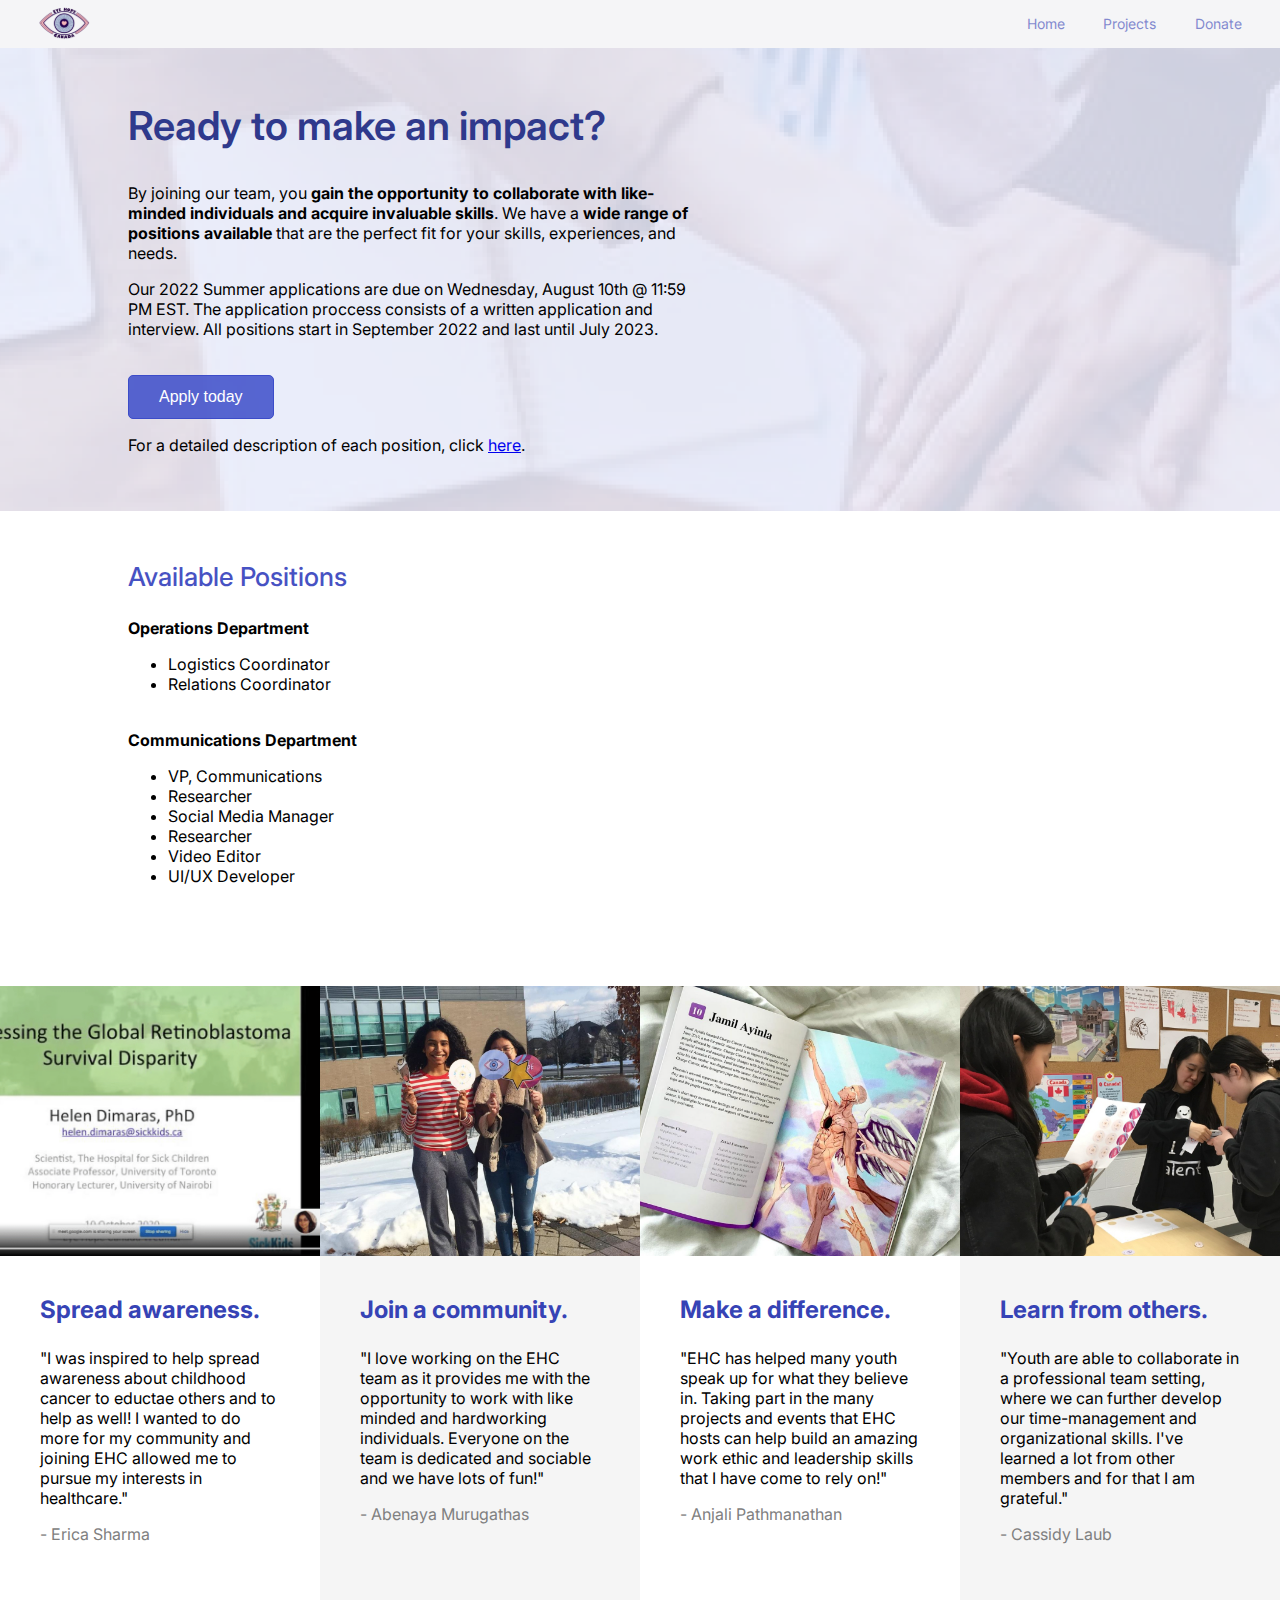
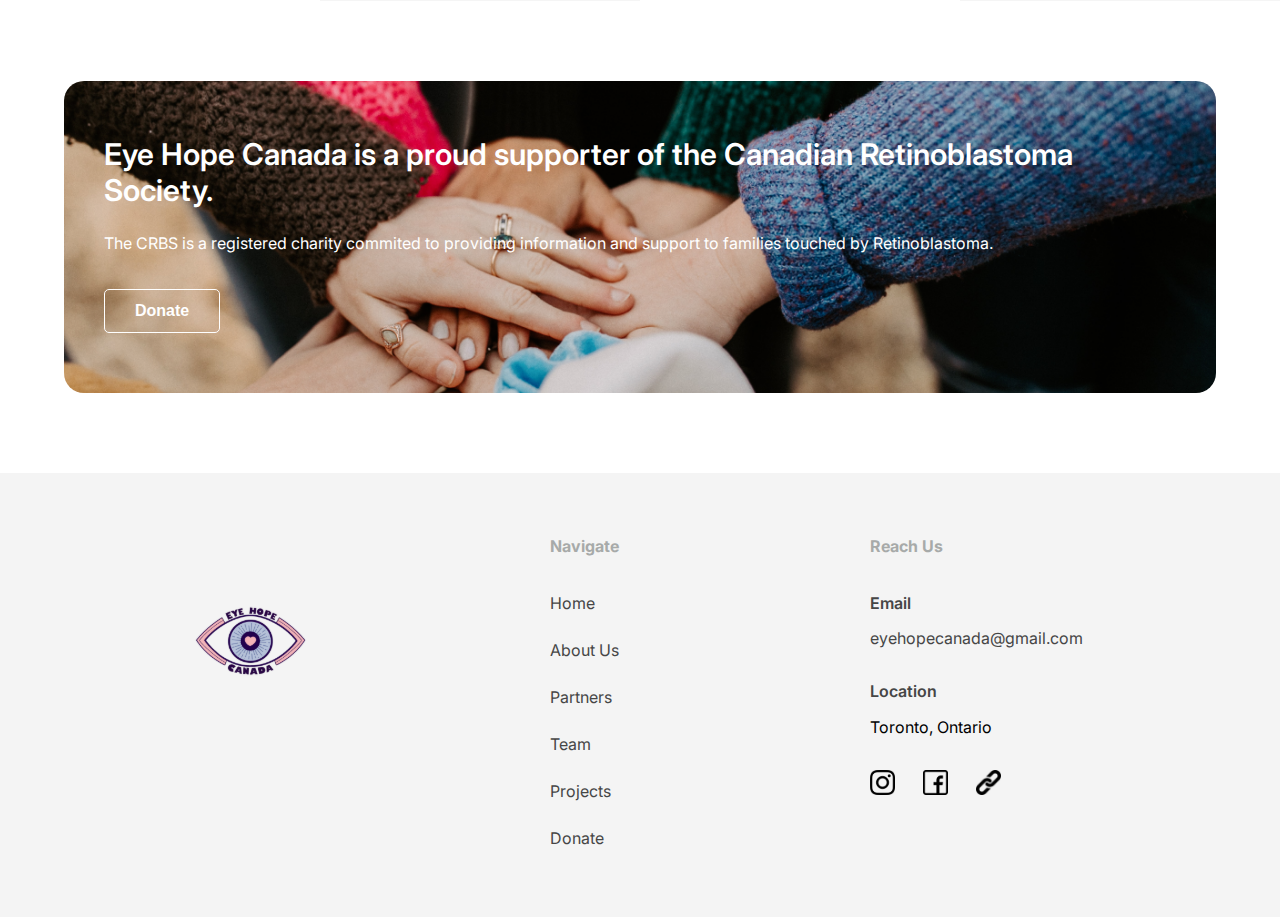
==== commit 0813daae: "Nov 20-22" ====
--- a/hiring.html
+++ b/hiring.html
@@ -18,6 +18,7 @@
   <link href="https://fonts.googleapis.com/css2?family=Inter:wght@400;500;600&display=swap" rel="stylesheet">
   <link rel="stylesheet" href="https://cdnjs.cloudflare.com/ajax/libs/font-awesome/4.7.0/css/font-awesome.min.css">
   <link href="https://unpkg.com/aos@2.3.1/dist/aos.css" rel="stylesheet">
+  <script src="https://code.jquery.com/jquery-3.6.1.js"></script>
 </head>
 
 <body onload="onLoad()" onresize="onResize()">
@@ -25,51 +26,18 @@
   <section id="landing-page">
 
     <!-- Start Nav Menu -->
-    <div class="nav-menu" id="nav-menu-id">
-      <a href="index.html#landing-page"><img class="logo" src="images/logo.svg"></a>
-      <div class="nav-menu-right">
 
-        <a class="menu-home" href="index.html" onmouseover="openDropdown1()" onmouseout="closeDropdown1()">Home</a>
-        <!-- Start drop down items -->
-        <div id="dropdown-1" onmouseover="openDropdown1()" onmouseout="closeDropdown1()">
-          <ul class="dropdown-content">
-            <li class="dropdown-item-li"><a class="dropdown-item" href="index.html#mission">About Us</a></li>
-            <li class="dropdown-item-li"><a class="dropdown-item" href="index.html#partners">Partners</a></li>
-            <li class="dropdown-item-li"><a class="dropdown-item" href="index.html#team">Team</a></li>
-          </ul>
-        </div>
-        <!-- End Drop down items -->
+    <div id="nav-placeholder"></div>
+    <script>
+      $(function(){
+        $("#nav-placeholder").load("nav.html");
+      });
+    </script>
 
-        <a id="menu-projects" href="projects.html" class="dropdown_hover" onmouseover="openDropdown2()" onmouseout="closeDropdown2()">Projects</a>
-        <!-- Start drop down items -->
-        <div id="dropdown-2" onmouseover="openDropdown2()" onmouseout="closeDropdown2()">
-          <ul class="dropdown-content">
-            <li class="dropdown-item-li"><a class="dropdown-item" href="projects.html#oic">Order-In Charity Concert</a></li>
-            <li class="dropdown-item-li"><a class="dropdown-item" href="projects.html#resilience">Resilience</a></li>
-            <li class="dropdown-item-li"><a class="dropdown-item" href="projects.html#mural-project">Aaniin Community Mural</a></li>
-            <li class="dropdown-item-li"><a class="dropdown-item" href="projects.html#oncology-careers">Educational Panels</a></li>
-            <li class="dropdown-item-li"><a class="dropdown-item" href="projects.html#artists-ig">Artists of Instagram</a></li>
-            <li class="dropdown-item-li"><a class="dropdown-item" href="projects.html#eye-heart-canada">Eye Heart Canada</a></li>
-          </ul>
-        </div>
-        <!-- End Drop down items -->
-
-        <a href="hiring.html">Join Us</a>
-        <a href="https://www.canadahelps.org/en/charities/id/82300/" target="_blank">Donate</a>
-      </div>
-      <a href="javascript:void(0);" class="icon" onclick="myFunction()">
-        <i class="fa fa-bars"></i>
-      </a>
-    </div>
     <!-- End Nav Menu -->
 
   </section>
 
-  <!-- Start Alert -->
-  <div class="alert">
-    <p class="alert-text">Join our team! Apply <a href="https://forms.gle/GJksqGrJEgivx6Uu5" target='_blank'>here</a> by Wednesday, August 10, 2022 @ 11:59 PM EST.</p>
-  </div>
-  <!-- End Alert -->
 
   <!-- Start Job Openings -->
   <section id="openings">
@@ -78,7 +46,7 @@
       <p>By joining our team, you <strong>gain the opportunity to collaborate with like-minded individuals and acquire invaluable skills</strong>. We have a <strong>wide range of positions available</strong> that are the perfect fit for your skills, experiences, and needs.</p>
       <p>Our 2022 Summer applications are due on Wednesday, August 10th @ 11:59 PM EST. The application proccess consists of a written application and interview. All positions start in September 2022 and last until July 2023.</p>
       <br />
-      <button href='https://forms.gle/GJksqGrJEgivx6Uu5' target="_blank">Apply today</button>
+      <a href='https://forms.gle/GJksqGrJEgivx6Uu5' target="_blank"><button >Apply today</button></a>
       <p>For a detailed description of each position, click <a href='https://docs.google.com/document/d/18jOFzelTAmc9MKoRqPttepUAa6fDt29-ruGQW2LXs2o/edit?usp=sharing' target="_blank">here</a>.</p>
     </div>
 
@@ -167,78 +135,23 @@
   <!-- End Testimonies -->
 
   <!-- Start Donate Box -->
-  <section id="donate-box">
-    <div>
-    <h2>Eye Hope Canada is a proud supporter of the Canadian Retinoblastoma Society.</h2>
-    <p>The CRBS is a registered charity commited to providing information and support to families touched by Retinoblastoma.</p>
-    <br />
-    <a href="https://www.canadahelps.org/en/charities/id/82300/" target="_blank"><button>Donate</button></a>
-    </div>
-  </section>
+
+  <div id="donate-placeholder"></div>
+  <script>
+    $(function(){
+      $("#donate-placeholder").load("donate.html");
+    });
+  </script>
+
   <!-- End Donate Box -->
 
   <!-- Start Footer -->
-  <section id="footer">
-    <div class="footer-row">
-      <div class="footer-logo footer-col">
-        <a href="index.html#landing-page"><img id="footer-logo-img" src="images/logo.svg" /></a>
-      </div>
-      <div class="footer-navigate footer-col">
-        <h6>Navigate</h6>
-        <ul class="footer-navigate-list">
-          <a href="index.html">
-            <li>Home</li>
-          </a>
-          <a href="index.html#mission">
-            <li>About Us</li>
-          </a>
-          <a href="index.html#partners">
-            <li>Partners</li>
-          </a>
-          <a href="index.html#team">
-            <li>Team</li>
-          </a>
-          <a href="projects.html">
-            <li>Projects</li>
-          </a>
-          <a href="hiring.html">
-            <li>Join Us</li>
-          </a>
-          <a href="https://www.canadahelps.org/en/charities/id/82300/">
-            <li>Donate</li>
-          </a>
-        </ul>
-      </div>
-      <div class="footer-social footer-col">
-        <h6>Reach Us</h6>
-        <p class="footer-sub">Email</p>
-        <p><a class="footer-link" href="mailto:info@eyehopecanada.com">eyehopecanada@gmail.com</a></p>
-        <p class="footer-sub">Location</p>
-        <p>Toronto, Ontario</p>
-        <div class="footer-row-sub">
-          <div class="footer-col-sub">
-            <a href="https://www.instagram.com/eyehopecanada/" target="_blank"><img class="footer-social-icon" src="images/instagram-logo.svg" /></a>
-          </div>
-          <div class="footer-col-sub">
-            <a href="https://www.facebook.com/eyehopecanada/" target="_blank"><img class="footer-social-icon" src="images/facebook-logo.svg" /></a>
-          </div>
-          <div class="footer-col-sub">
-            <a href="https://linktr.ee/eyehopecanada" target="_blank"><img class="footer-social-icon" src="images/link-logo.svg" /></a>
-          </div>
-        </div>
-      </div>
-
-      <div class="footer-newsletter footer-col">
-        <h6>Stay up to date with our latest events!</h6>
-        <div class="newsletter-form">
-          <form id="contactForm" name="submit-to-google-sheet">
-            <input id="newsletter-input" name="email" placeholder="email" pattern="[a-z0-9._%+-]+@[a-z0-9.-]+\.[a-z]{2,}$" type="email" required>
-            <button id="submit-email" type="submit">Subscribe</button>
-            <p id="confirmation-message"> </p>
-          </form>
-        </div>
-      </div>
-  </section>
+ <div id="footer-placeholder"></div>
+  <script>
+    $(function(){
+      $("#footer-placeholder").load("footer.html");
+    });
+  </script>
   <!-- End Footer -->
 
   <script src="scripts/nav-menu.js"></script>
--- a/hiring.css
+++ b/hiring.css
@@ -408,6 +408,7 @@
   width: 25%;
   text-align: center;
   padding-top: 8%;
+  padding-left: 8%;
 }
 
 #footer-logo-img {
@@ -419,6 +420,7 @@
 /** Start Footer Navigate **/
 .footer-navigate {
   width: 20%;
+  padding-left: 10%;
 }
 
 .footer-navigate ul {
